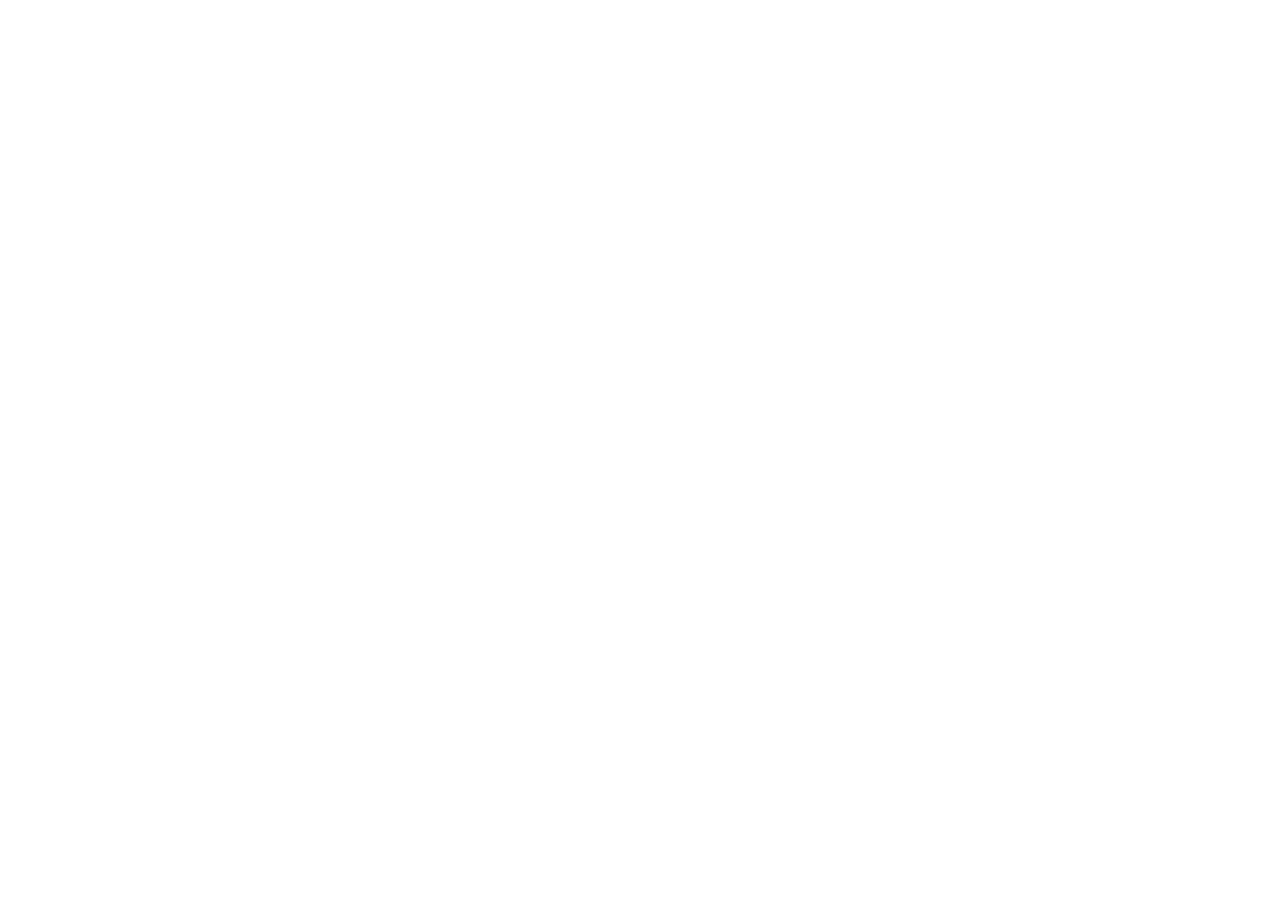
==== Index.html @ fa6289c5 "added necessary files" ====
<!DOCTYPE html>
<html lang="en">
<head>
    <meta charset="UTF-8">
    <meta name="viewport" content="width=device-width, initial-scale=1.0">
    <title>Document</title>
</head>
<body>
    <nav>
        <div id="logo">

        </div>
        <div class="nav-text"></div>
        <div class="nav-text"></div>
    </nav>
</body>
</html>
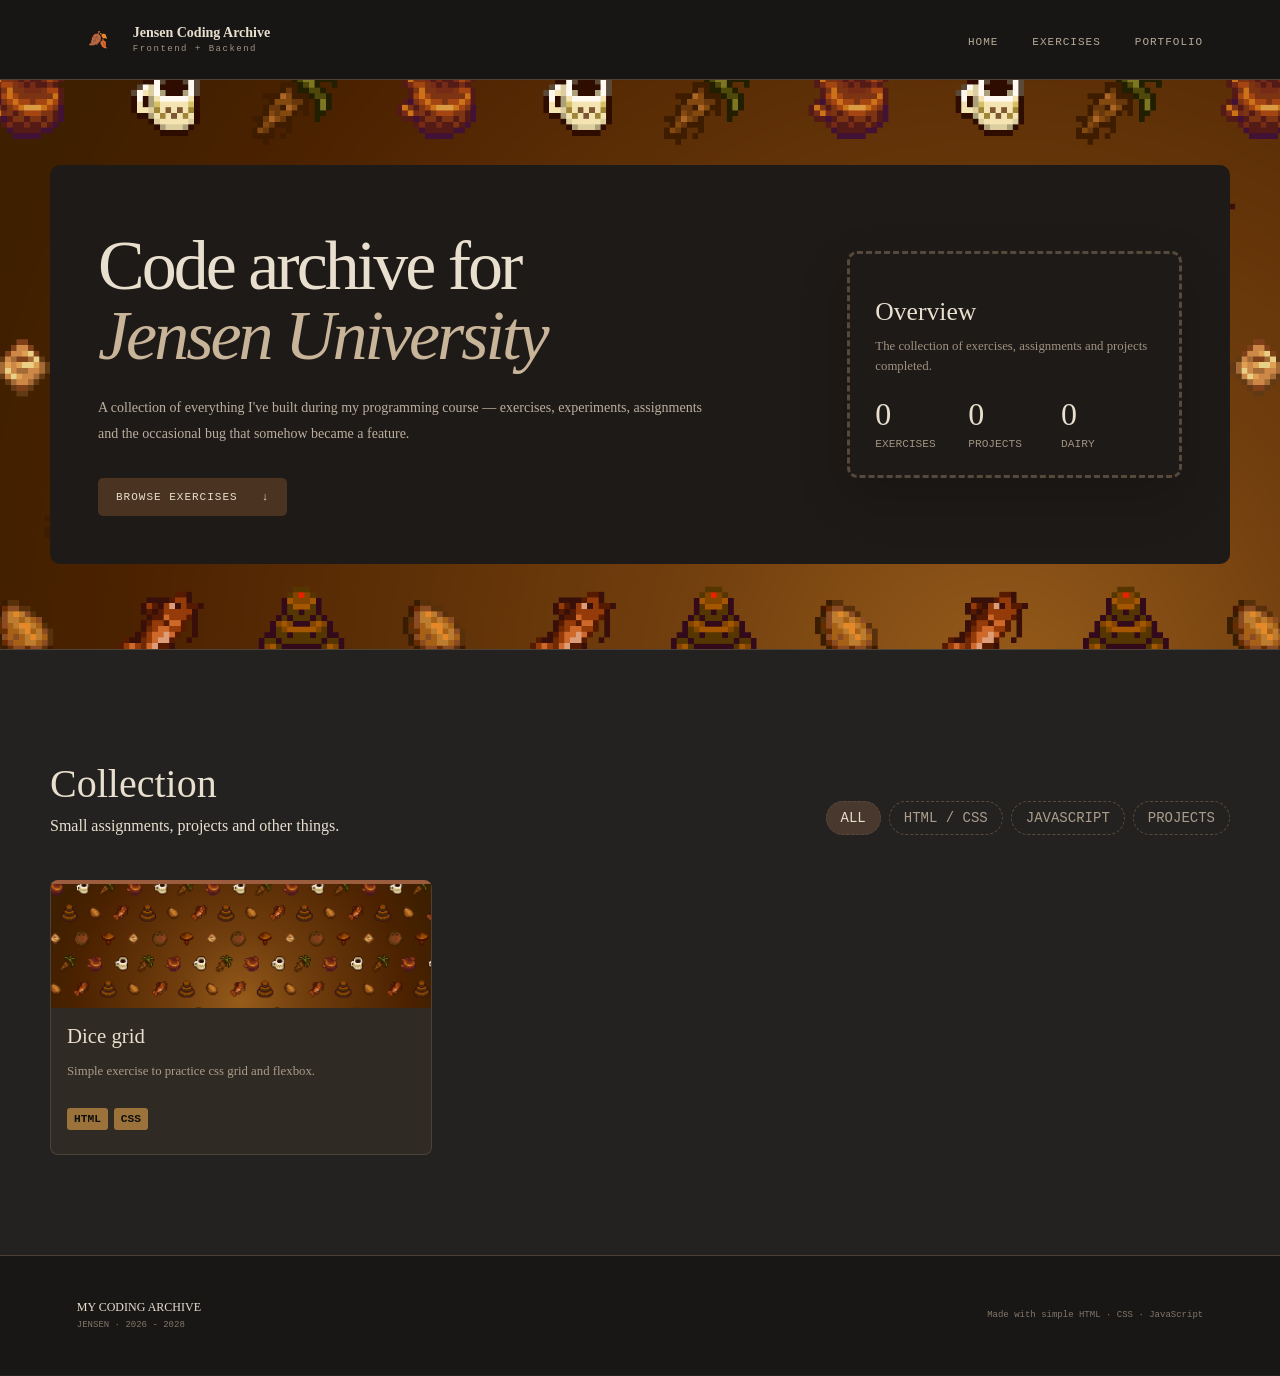
==== commit fbc6a880: "Made into a website" ====
--- a/Index.html
+++ b/Index.html
@@ -1,17 +1,227 @@
 <!DOCTYPE html>
 <html lang="en">
+
 <head>
     <meta charset="UTF-8">
     <meta name="viewport" content="width=device-width, initial-scale=1.0">
-    <title>Document</title>
+
+    <title>Jensen Code Archive</title>
+
+    <link rel="stylesheet" href="common.css">
+
+    <link rel="preconnect" href="https://fonts.googleapis.com">
+    <link rel="preconnect" href="https://fonts.gstatic.com" crossorigin>
 </head>
+
 <body>
-    <nav>
-        <div id="logo">
+
+    <nav class="navbar">
+
+        <a href="index.html" class="logo">
+            <div class="logo-icon">
+                🍂
+            </div>
+
+            <div class="logo-text">
+                <span class="logo-title">Jensen Coding Archive</span>
+                <span class="logo-subtitle">Frontend + Backend</span>
+            </div>
+        </a>
+
+        <button class="menu-button" id="menuButton">
+            ☰
+        </button>
+
+        <ul class="nav-links" id="navLinks">
+            <li><a href="#home">Home</a></li>
+            <li><a href="#exercises">Exercises</a></li>
+            <li><a href="#notes">Portfolio</a></li>
+        </ul>
+
+    </nav>
+
+
+    <main>
+        <header class="hero" id="home">
+
+            <div class="hero-content">
+
+                <div class="hero-text">
+
+
+                    <h1>
+                        Code archive for
+                        <span>Jensen University</span>
+                    </h1>
+
+                    <p class="hero-description">
+                        A collection of everything I've built during my
+                        programming course — exercises, experiments,
+                        assignments and the occasional bug that somehow
+                        became a feature.
+                    </p>
+
+                    <a href="#exercises" class="hero-button">
+                        Browse exercises
+                        <span>↓</span>
+                    </a>
+
+                </div>
+
+                <aside class="semester-card">
+
+                    <div class="semester-card-top">
+
+                    </div>
+
+                    <h2>Overview</h2>
+
+                    <p class="semester-description">
+                        The collection of exercises, assignments
+                         and projects completed.
+                    </p>
+
+                    <div class="semester-meta">
+
+                        <div>
+                            <span class="meta-number">0</span>
+                            <span class="meta-label">Exercises</span>
+                        </div>
+
+                        <div>
+                            <span class="meta-number">0</span>
+                            <span class="meta-label">Projects</span>
+                        </div>
+
+                        <div>
+                            <span class="meta-number">0</span>
+                            <span class="meta-label">Dairy</span>
+                        </div>
+
+                    </div>
+
+                </aside>
+
+            </div>
+
+        </header>
+
+
+
+        <!-- EXERCISES -->
+
+        <section
+            class="section exercises-section"
+            id="exercises">
+
+            <div class="section-heading">
+
+                <div>
+
+                    <h2>Collection</h2>
+
+                    <p>
+                        Small assignments, projects and
+                        other things.
+                    </p>
+
+                </div>
+
+
+                <div class="filters">
+
+                    <button
+                        class="filter-button active"
+                        data-filter="all">
+                        All
+                    </button>
+
+                    <button
+                        class="filter-button"
+                        data-filter="html">
+                        HTML / CSS
+                    </button>
+
+                    <button
+                        class="filter-button"
+                        data-filter="javascript">
+                        JavaScript
+                    </button>
+
+                    <button
+                        class="filter-button"
+                        data-filter="project">
+                        Projects
+                    </button>
+
+                </div>
+
+            </div>
+
+
+            <div class="exercise-grid">
+
+                <a
+                    href="exercises/exercise-01.html"
+                    class="exercise-card rust"
+                    data-category="html">
+
+                    <div class="card-top"></div>
+
+                    <div class="card-content">
+
+                        <h3>Dice grid</h3>
+
+                        <p>
+                            Simple exercise to practice css grid and flexbox.
+                        </p>
+
+                    </div>
+
+                    <div class="card-footer">
+
+                        <div class="tags">
+
+                            <span>HTML</span>
+                            <span>CSS</span>
+
+                        </div>
+
+                    </div>
+
+                </a>
+                </a>
+
+            </div>
+
+        </section>
+
+
+    </main>
+
+    <footer>
+
+        <div>
+
+            <p>
+                MY CODING ARCHIVE
+            </p>
+
+            <span>
+                JENSEN · 2026 - 2028
+            </span>
 
         </div>
-        <div class="nav-text"></div>
-        <div class="nav-text"></div>
-    </nav>
+
+        <p class="footer-message">
+            Made with simple HTML · CSS · JavaScript 
+        </p>
+
+    </footer>
+
+
+    <script src="script.js"></script>
+
 </body>
+
 </html>
--- a/common.css
+++ b/common.css
@@ -0,0 +1,718 @@
+
+
+:root {
+
+    --background: #211e1a;
+    --background-light: #29241f;
+    --background-dark: #191715;
+
+    --card: #302a24;
+    --card-hover: #383029;
+
+    --border: #4c4238;
+
+    --cream: #e8dfcf;
+    --cream-dark: #c7b9a4;
+
+    --muted: #9f9281;
+
+    --rust: #9c5d3e;
+    --green: #596556;
+    --gold: #ad8752;
+    --wine: #75504c;
+
+    --paper: #d6c8aa;
+    --paper-text: #3b332a;
+
+}
+
+
+* {
+    margin: 0;
+    padding: 0;
+    box-sizing: border-box;
+}
+
+html {
+    scroll-behavior: smooth;
+}
+
+body {
+    background:rgba(25, 23, 21, 0.95);
+    color: var(--cream);
+    font-family:
+        "Libre Baskerville",
+        Georgia,
+        serif;
+    min-height: 100vh;
+
+}
+
+a {
+    color: inherit;
+    text-decoration: none;
+}
+
+.navbar {
+
+    height: 80px;
+    display: flex;
+    align-items: center;
+    justify-content: space-between;
+    padding:
+        0
+        clamp(25px, 6vw, 90px);
+    border-bottom:
+        1px solid var(--border);
+    background:
+        rgba(25, 23, 21, 0.95);
+    position: sticky;
+    top: 0;
+    z-index: 100;
+    backdrop-filter: blur(15px);
+}
+
+
+.logo {
+
+    display: flex;
+    align-items: center;
+    gap: 14px;
+}
+
+
+.logo-icon {
+    width: 42px;
+    height: 42px;
+    display: flex;
+    justify-content: center;
+    align-items: center;
+    border-radius: 8px;
+}
+
+
+.logo-text {
+    display: flex;
+    flex-direction: column;
+    gap: 3px;
+
+}
+
+
+.logo-title {
+    font-size: 14px;
+    font-weight: bold;
+}
+
+
+.logo-subtitle {
+    font-family: "DM Mono", monospace;
+    font-size: 9px;
+    letter-spacing: 1.5px;
+    color: var(--muted);
+}
+
+
+.nav-links {
+    list-style: none;
+    display: flex;
+    align-items: center;
+    gap: 34px;
+
+}
+
+
+.nav-links a {
+    font-family: "DM Mono", monospace;
+    text-transform: uppercase;
+    letter-spacing: 1px;
+    color: #b7aa99;
+    font-size: 11px;
+}
+
+
+.nav-links a:hover {
+    color: var(--cream);
+}
+
+
+.menu-button {
+    display: none;
+    border: none;
+    background: none;
+    color: var(--cream);
+    font-size: 24px;
+    cursor: pointer;
+
+}
+
+
+.hero {
+    min-height: 570px;
+    display: flex;
+    align-items: center;
+    position: relative;
+    overflow: hidden;
+    border-bottom: 1px solid var(--border);
+    background-image: url(assets/stardew.png);
+    background-repeat: repeat;
+    background-size: 2000px auto;
+    animation: moving-background 50s linear infinite;
+}
+
+@keyframes moving-background {
+    from {
+        background-position: 0 0;
+    }
+    to {
+        background-position: 700px -700px;
+    }
+}
+
+
+.hero-content {
+    background: rgba(30, 26, 23);
+    padding: 3rem;
+    border-radius: 10px;
+    opacity: 100%;
+    width: min(
+        1180px,
+        calc(100% - 50px)
+    );
+    margin: auto;
+    display: grid;
+    grid-template-columns:
+        1.4fr
+        0.7fr;
+
+    align-items: center;
+    gap: 80px;
+    position: relative;
+    z-index: 2;
+}
+
+
+.hero h1 {
+    font-size:
+        70px;
+    font-weight: 400;
+    letter-spacing: -3px;
+    line-height: 1;
+    margin:
+        18px
+        0
+        24px;
+
+}
+
+
+.hero h1 span {
+    display: block;
+    font-style: italic;
+    color: #c7b499;
+}
+
+
+.hero-description {
+    color: #bcaf9f;
+    line-height: 1.8;
+    max-width: 620px;
+    font-size: 14px;
+
+}
+
+
+.hero-button {
+    display: inline-flex;
+    align-items: center;
+    gap: 24px;
+    margin-top: 32px;
+    padding:
+        13px
+        18px;
+    border-radius: 5px;
+    background: #4b3321;
+    font-family:
+        "DM Mono",
+        monospace;
+    font-size: 11px;
+    text-transform: uppercase;
+    letter-spacing: 1px;
+}
+
+
+.hero-button:hover {
+    background: #6b4f3b;
+}
+
+.semester-card {
+    padding: 25px;
+    border:
+        3px dashed #56493c;
+    border-radius: 10px;
+    box-shadow:
+        0
+        20px
+        50px
+        rgba(0, 0, 0, 0.18);
+
+}
+
+
+.semester-card-top {
+    display: flex;
+    justify-content: space-between;
+    align-items: center;
+
+}
+
+
+.semester-card h2 {
+    font-size: 1.6rem;
+    font-weight: normal;
+    margin:
+        18px
+        0
+        9px;
+
+}
+
+
+.semester-description {
+    color: var(--muted);
+    font-size: 0.8rem;
+    line-height: 1.6;
+
+}
+
+
+
+
+.semester-meta {
+    display: grid;
+    grid-template-columns:
+        repeat(3, 1fr);
+    padding-top: 20px;
+}
+
+
+.semester-meta div {
+    display: flex;
+    flex-direction: column;
+    gap: 5px;
+
+}
+
+
+.meta-number {
+
+    font-size: 2rem;
+
+}
+
+
+.meta-label {
+    font-family:
+        "DM Mono",
+        monospace;
+    color: var(--muted);
+    font-size: 0.7rem;
+    text-transform: uppercase;
+}
+
+
+
+
+.section {
+    width: min(
+        1180px,
+        calc(100% - 50px)
+    );
+    margin: auto;
+    padding:
+        100px
+        0;
+
+}
+
+
+.section-heading {
+    display: flex;
+    justify-content: space-between;
+    align-items: flex-end;
+    gap: 30px;
+    margin-bottom: 45px;
+}
+
+
+.section-heading h2 {
+
+    font-size: 40px;
+    font-weight: normal;
+    margin:
+        10px
+        0;
+
+}
+
+.filters {
+    display: flex;
+    flex-wrap: wrap;
+    gap: 8px;
+
+}
+
+
+.filter-button {
+    cursor: pointer;
+    padding:
+        8px
+        14px;
+    border:
+        1px dashed #594a3c;
+    border-radius: 50px;
+    background: transparent;
+    color: #aa9d8c;
+    font-family:
+        "DM Mono",
+        monospace;
+    font-size: 14px;
+    text-transform: uppercase;
+    transition:
+        all
+        0.2s ease;
+
+}
+
+
+.filter-button:hover,
+.filter-button.active {
+    background: #49382d;
+    color: var(--cream);
+
+}
+
+.exercise-grid {
+    display: grid;
+    grid-template-columns:
+        repeat(
+            3,
+            1fr
+        );
+    gap: 17px;
+
+}
+
+
+.exercise-card {
+
+    min-height: 270px;
+    display: flex;
+    flex-direction: column;
+    background: var(--card);
+    border:
+        1.5px solid var(--border);
+    border-top-width: 4px;
+    border-radius: 8px;
+    transition:
+        transform
+        0.25s ease,
+        border-color
+        0.25s ease,
+        background
+        0.25s ease;
+
+}
+
+
+.exercise-card:hover {
+    transform:
+        translateY(-6px);
+    background: #3b3229;
+
+}
+
+
+.exercise-card.rust {
+    border-top-color: var(--rust);
+}
+
+.exercise-card.green {
+    border-top-color: var(--green);
+}
+
+.exercise-card.gold {
+    border-top-color: var(--gold);
+}
+
+.exercise-card.wine {
+    border-top-color: var(--wine);
+}
+
+
+.card-top {
+    display: flex;
+    justify-content: space-between;
+    background-image: url(assets/stardew.png);
+    background-size: cover;
+    width: 100%;
+    height: 124px;
+    align-items: start;
+
+}
+
+
+.card-content {
+    margin-top: 16px;
+}
+
+
+.card-content h3 {
+ margin-left: 16px;
+    font-size: 1.3rem;
+
+    font-weight: normal;
+
+    margin-bottom: 13px;
+
+}
+
+
+.card-content p {
+    margin-left: 16px;
+    color: #aa9d8c;
+    font-size: 0.8rem;
+    line-height: 1.7;
+
+}
+
+
+.card-footer {
+    margin-left: 16px;
+    margin-top: auto;
+    padding-top: 25px;
+    display: flex;
+    justify-content: space-between;
+    align-items: flex-end;
+    margin-bottom: 24px;
+
+}
+
+
+.tags {
+    display: flex;
+    flex-wrap: wrap;
+    gap: 6px;
+}
+
+
+.tags span {
+    padding:
+        5px
+        7px;
+    border-radius: 3px;
+    background: #9c723b;
+    color: #0f0e0c;
+    font-family:
+        "DM Mono",
+        monospace;
+        font-weight: bold;
+    font-size: 0.7rem;
+}
+
+.project-section {
+    position: relative;
+    text-align: center;
+    padding-top: 130px;
+    padding-bottom: 130px;
+
+}
+
+
+.project-decoration {
+    margin-bottom: 25px;
+    color: #9a7956;
+
+}
+
+
+
+
+
+footer {
+
+    min-height: 120px;
+    display: flex;
+    justify-content: space-between;
+    align-items: center;
+    gap: 30px;
+    padding:
+        30px
+        clamp(25px, 6vw, 90px);
+    border-top:
+        1px solid var(--border);
+    background: var(--background-dark);
+
+}
+
+footer > div p {
+    font-size: 12px;
+}
+
+
+footer span,
+.footer-message {
+
+    font-family:
+        "DM Mono",
+        monospace;
+
+    color: #827668;
+    font-size: 9px;
+
+}
+
+
+footer span {
+
+    display: block;
+    margin-top: 5px;
+
+}
+
+.exercise-card.hidden {
+
+    display: none;
+
+}
+
+
+
+
+@media (max-width: 950px) {
+
+    .hero-content {
+        grid-template-columns: 1fr;
+        gap: 50px;
+        padding:
+            90px
+            0;
+
+    }
+
+
+    .semester-card {
+        max-width: 500px;
+
+    }
+
+
+    .exercise-grid {
+        grid-template-columns:
+            repeat(
+                2,
+                1fr
+            );
+
+    }
+
+}
+
+
+@media (max-width: 700px) {
+
+    .navbar {
+        height: auto;
+        min-height: 70px;
+        flex-wrap: wrap;
+        padding:
+            15px
+            25px;
+
+    }
+
+
+    .menu-button {
+        display: block;
+
+    }
+
+
+    .nav-links {
+
+        display: none;
+
+        width: 100%;
+
+        flex-direction: column;
+
+        align-items: flex-start;
+
+        gap: 20px;
+
+        padding:
+            25px
+            0
+            10px;
+
+    }
+
+
+    .nav-links.open {
+
+        display: flex;
+
+    }
+
+
+    .logo-subtitle {
+
+        display: none;
+
+    }
+
+
+    .section-heading {
+
+        align-items: flex-start;
+        flex-direction: column;
+
+    }
+
+
+    .exercise-grid {
+        grid-template-columns: 1fr;
+
+    }
+
+
+    footer {
+        flex-direction: column;
+        align-items: flex-start;
+
+    }
+
+}
+
+
+@media (max-width: 450px) {
+
+    .hero-content,
+    .section {
+
+        width:
+            calc(
+                100% - 30px
+            );
+
+    }
+    .hero h1 {
+        letter-spacing: -2px;
+    }
+
+
+    .semester-meta {
+        gap: 10px;
+    }
+
+}
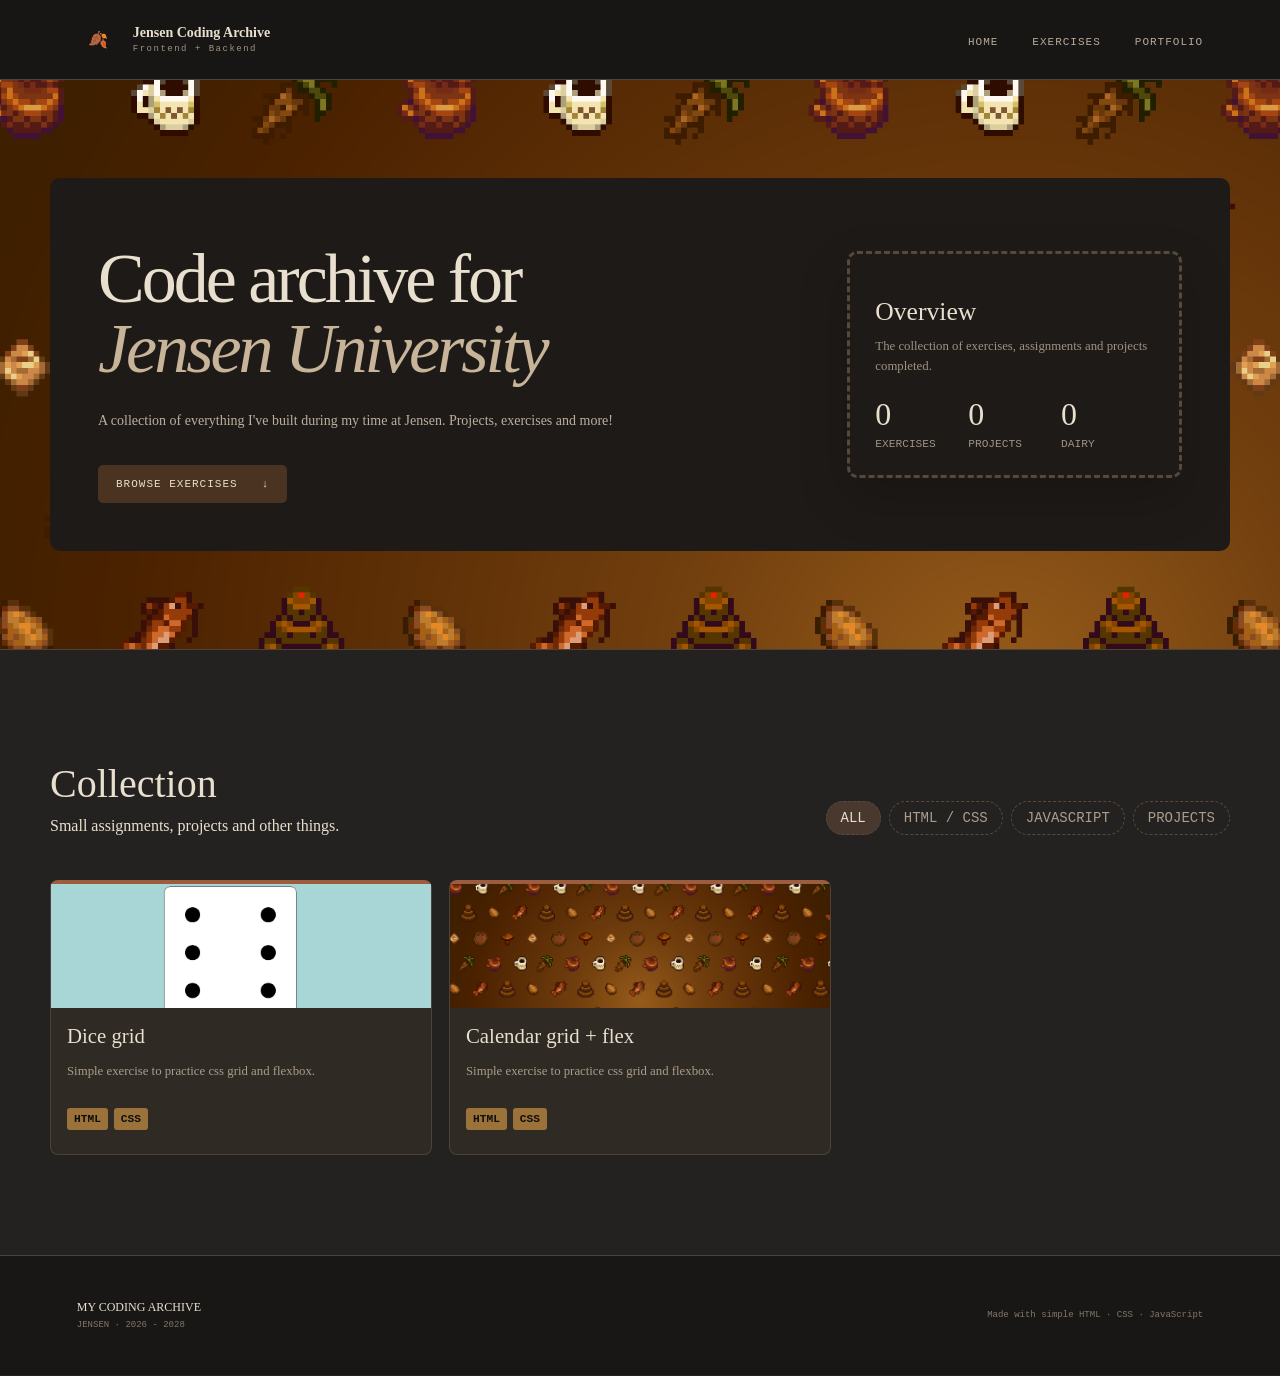
==== commit c0a3f4a4: "Dice exercise done, calendar started" ====
--- a/Index.html
+++ b/Index.html
@@ -55,10 +55,8 @@
                     </h1>
 
                     <p class="hero-description">
-                        A collection of everything I've built during my
-                        programming course — exercises, experiments,
-                        assignments and the occasional bug that somehow
-                        became a feature.
+                        A collection of everything I've built during my 
+                        time at Jensen. Projects, exercises and more!
                     </p>
 
                     <a href="#exercises" class="hero-button">
@@ -162,8 +160,8 @@
             <div class="exercise-grid">
 
                 <a
-                    href="exercises/exercise-01.html"
-                    class="exercise-card rust"
+                    href="Flex_Grid/dice/index.html"
+                    class="exercise-card rust dice"
                     data-category="html">
 
                     <div class="card-top"></div>
@@ -190,7 +188,36 @@
                     </div>
 
                 </a>
+                <a
+                    href="Flex_Grid/calendar/index.html"
+                    class="exercise-card rust"
+                    data-category="html">
+
+                    <div class="card-top"></div>
+
+                    <div class="card-content">
+
+                        <h3>Calendar grid + flex</h3>
+
+                        <p>
+                            Simple exercise to practice css grid and flexbox.
+                        </p>
+
+                    </div>
+
+                    <div class="card-footer">
+
+                        <div class="tags">
+
+                            <span>HTML</span>
+                            <span>CSS</span>
+
+                        </div>
+
+                    </div>
+
                 </a>
+    
 
             </div>
 
--- a/common.css
+++ b/common.css
@@ -461,6 +461,12 @@
 
 }
 
+/*fix so less static..*/
+.dice .card-top {
+    background-image: url(assets/dice.png);
+    background-position: center;
+}
+
 
 .card-content {
     margin-top: 16px;
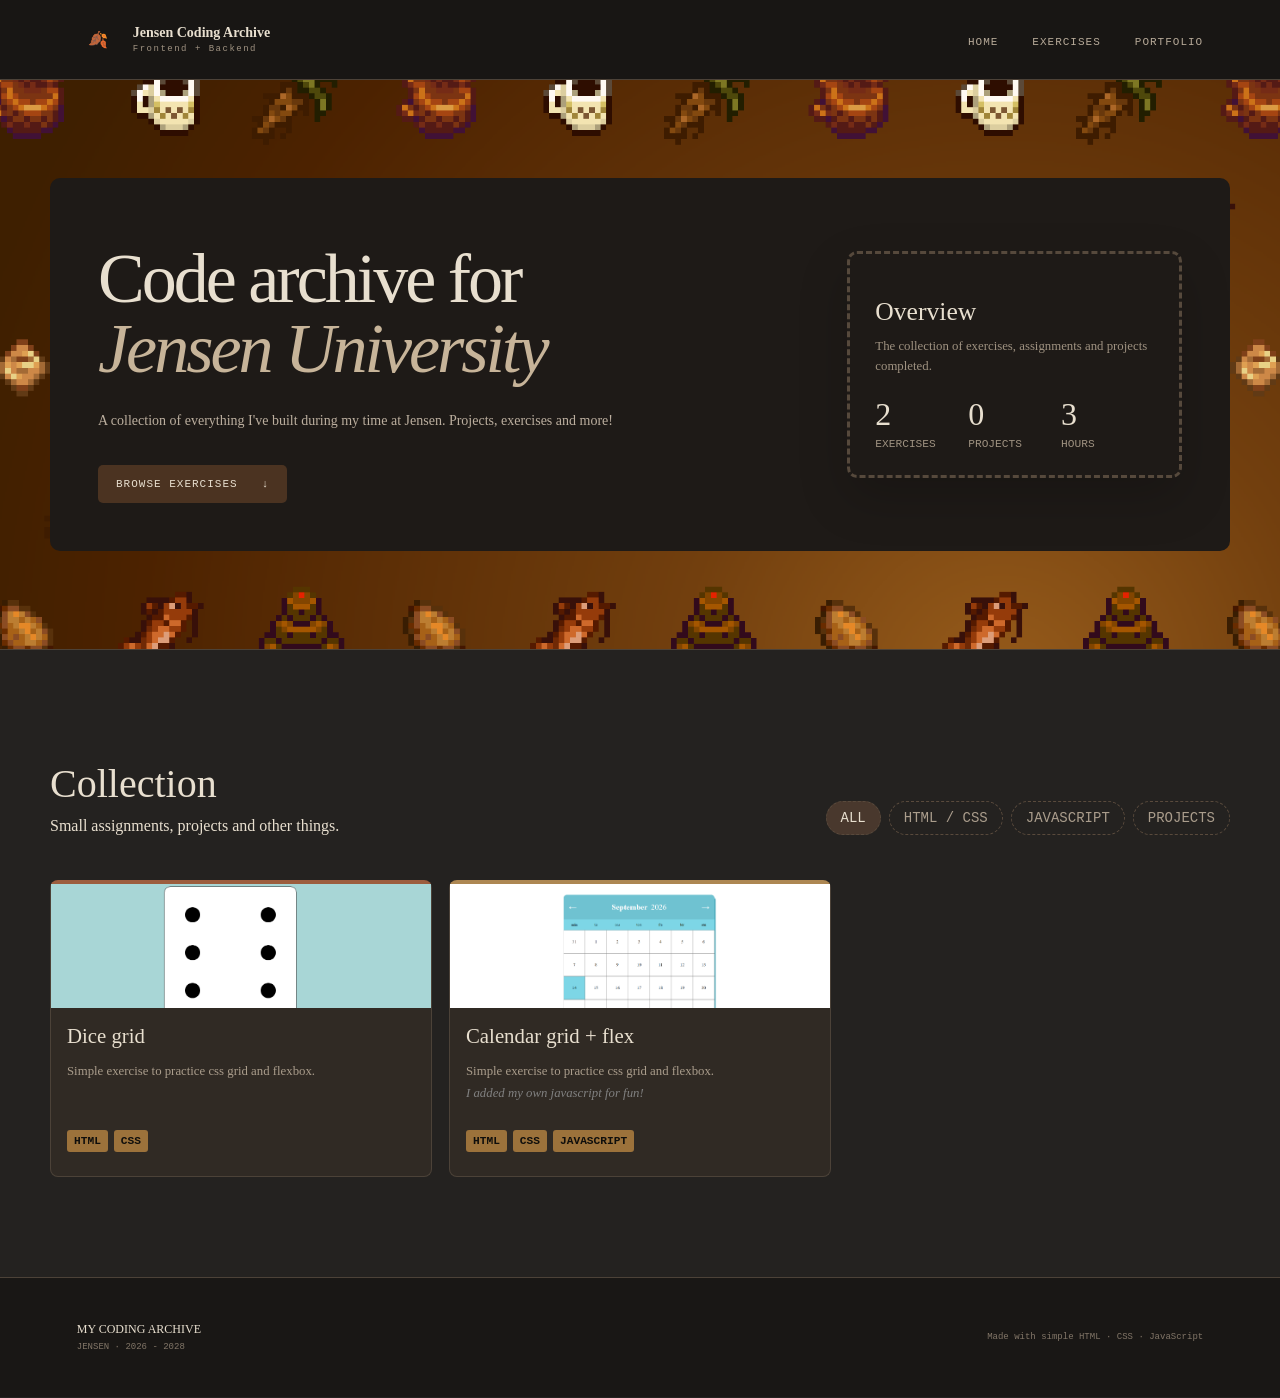
==== commit 035dc0df: "Calendar exercise done!" ====
--- a/Index.html
+++ b/Index.html
@@ -82,7 +82,7 @@
                     <div class="semester-meta">
 
                         <div>
-                            <span class="meta-number">0</span>
+                            <span class="meta-number">2</span>
                             <span class="meta-label">Exercises</span>
                         </div>
 
@@ -92,8 +92,8 @@
                         </div>
 
                         <div>
-                            <span class="meta-number">0</span>
-                            <span class="meta-label">Dairy</span>
+                            <span class="meta-number">3</span>
+                            <span class="meta-label">Hours</span>
                         </div>
 
                     </div>
@@ -190,8 +190,8 @@
                 </a>
                 <a
                     href="Flex_Grid/calendar/index.html"
-                    class="exercise-card rust"
-                    data-category="html">
+                    class="exercise-card gold calendar"
+                    data-category="html javascript">
 
                     <div class="card-top"></div>
 
@@ -201,6 +201,7 @@
 
                         <p>
                             Simple exercise to practice css grid and flexbox.
+                            <br><i style="color: gray">I added my own javascript for fun!</i>
                         </p>
 
                     </div>
@@ -211,6 +212,7 @@
 
                             <span>HTML</span>
                             <span>CSS</span>
+                            <span>JAVASCRIPT</span>
 
                         </div>
 
--- a/common.css
+++ b/common.css
@@ -467,6 +467,11 @@
     background-position: center;
 }
 
+.calendar .card-top {
+    background-image: url(assets/calendar.png);
+    background-repeat: no-repeat;
+}
+
 
 .card-content {
     margin-top: 16px;
